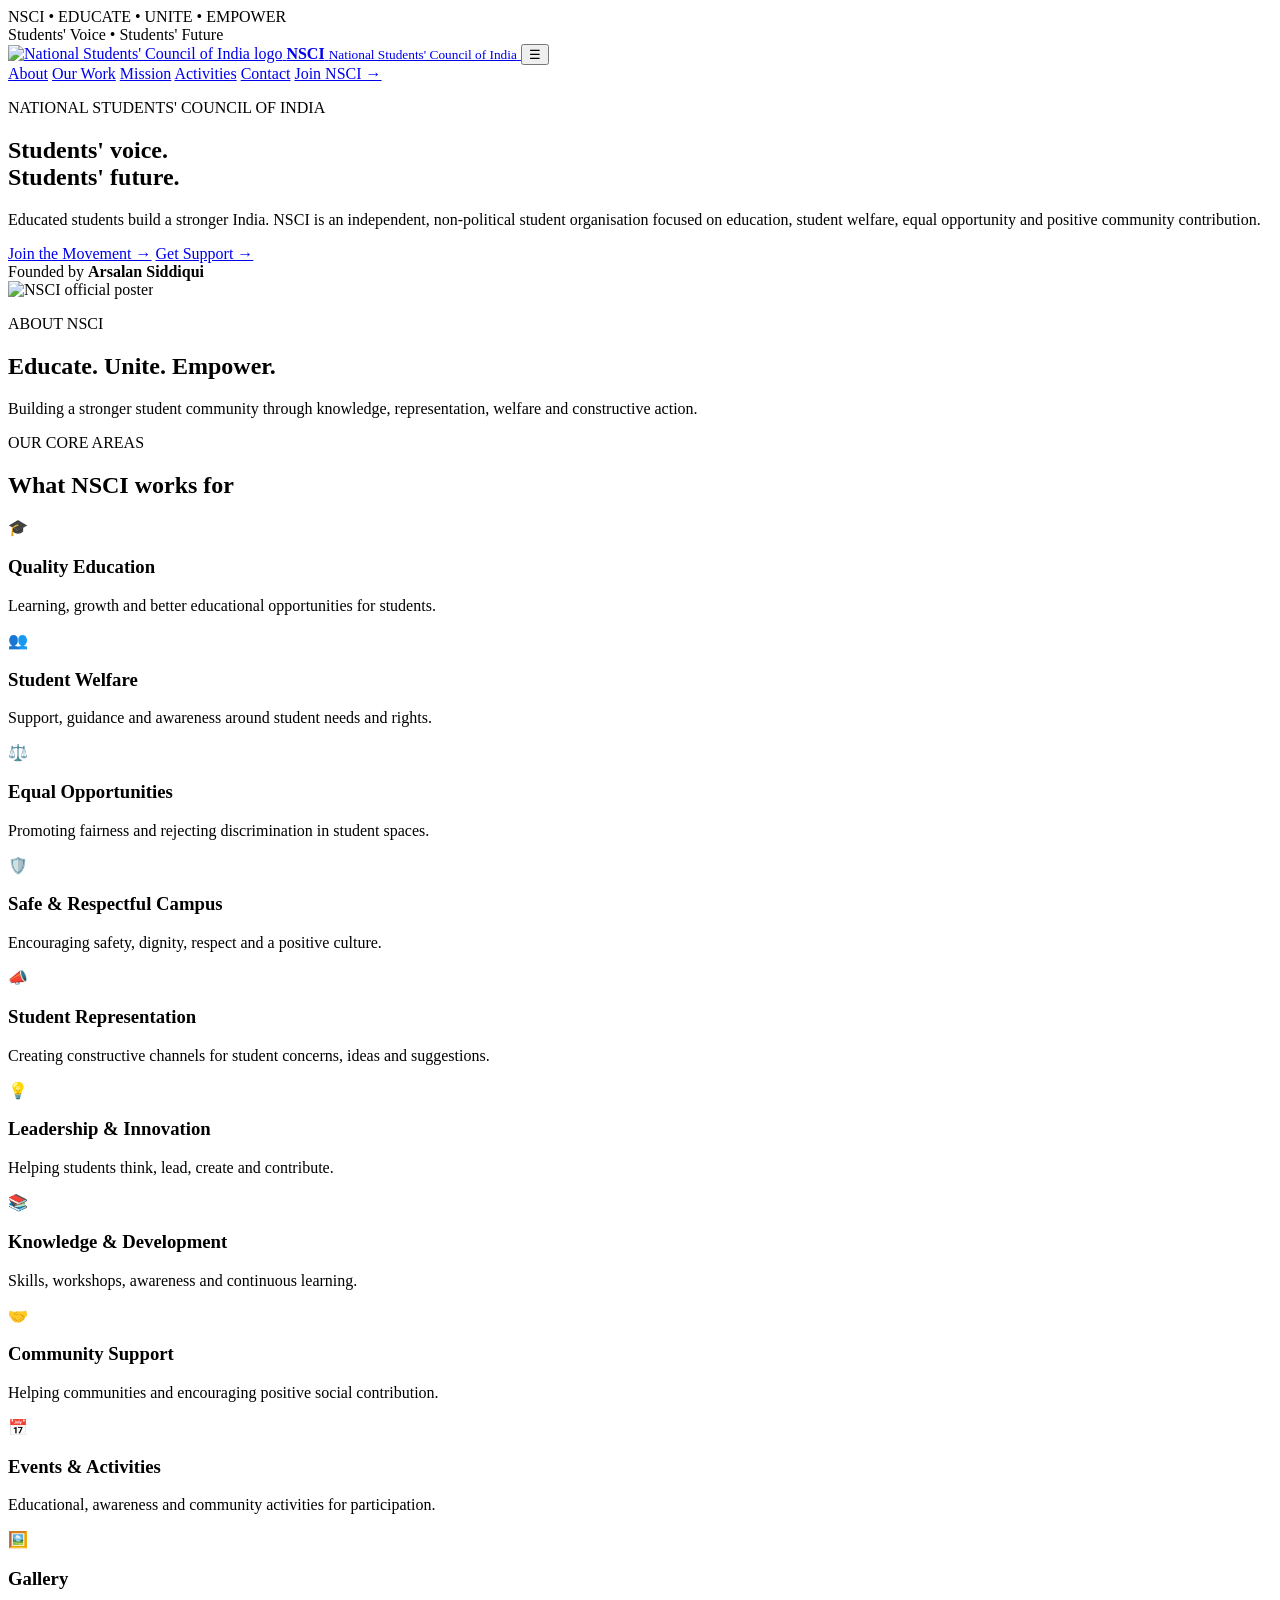
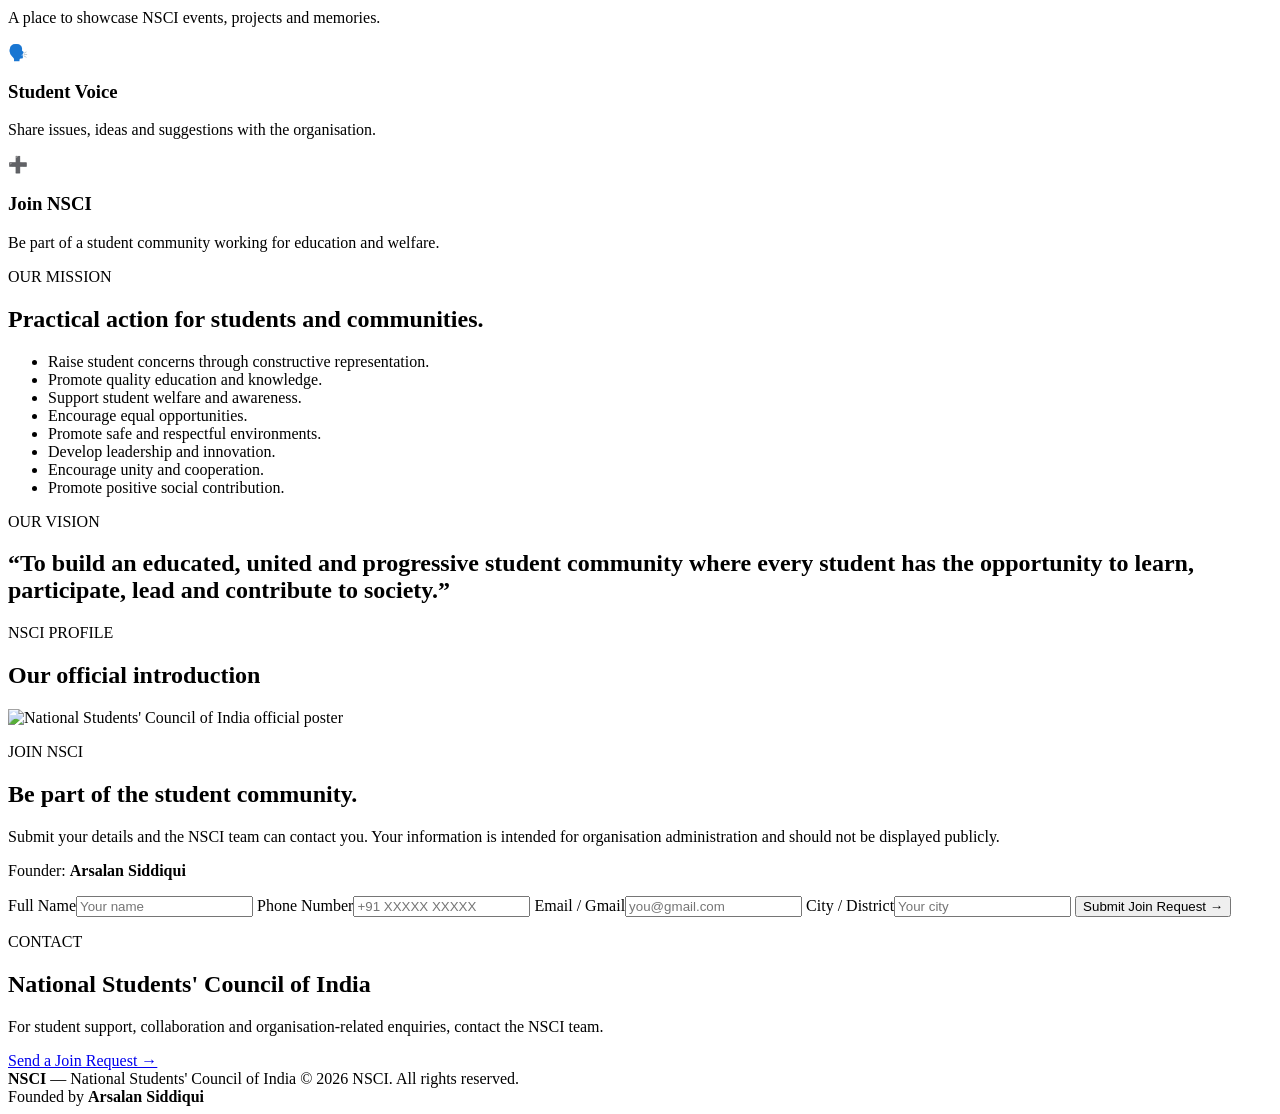
==== index.html @ fc8f1bb1 "Add files via upload" ====
<!DOCTYPE html>
<html lang="en">
<head>
  <meta charset="UTF-8">
  <meta name="viewport" content="width=device-width, initial-scale=1.0">
  <meta name="description" content="National Students' Council of India (NSCI) — Educate, Unite, Empower.">
  <meta name="theme-color" content="#075c48">
  <title>National Students' Council of India | NSCI</title>
  <link rel="icon" type="image/png" href="assets/nsci-logo.png">
  <link rel="stylesheet" href="css/style.css">
</head>
<body>
  <div class="topbar">
    <div>NSCI • EDUCATE • UNITE • EMPOWER</div>
    <div>Students' Voice • Students' Future</div>
  </div>

  <header class="site-header">
    <a class="brand" href="#home" aria-label="NSCI Home">
      <img src="assets/nsci-logo.png" alt="National Students' Council of India logo">
      <span>
        <strong>NSCI</strong>
        <small>National Students' Council of India</small>
      </span>
    </a>

    <button class="menu-toggle" aria-label="Open menu" aria-expanded="false">☰</button>

    <nav id="siteNav">
      <a href="#about">About</a>
      <a href="#work">Our Work</a>
      <a href="#mission">Mission</a>
      <a href="#events">Activities</a>
      <a href="#contact">Contact</a>
      <a class="nav-join" href="#join">Join NSCI →</a>
    </nav>
  </header>

  <main>
    <section class="hero" id="home">
      <div class="hero-copy">
        <p class="eyebrow">NATIONAL STUDENTS' COUNCIL OF INDIA</p>
        <h1>Students' voice.<br><span>Students' future.</span></h1>
        <p class="lead">
          Educated students build a stronger India. NSCI is an independent,
          non-political student organisation focused on education, student welfare,
          equal opportunity and positive community contribution.
        </p>
        <div class="hero-actions">
          <a class="btn primary" href="#join">Join the Movement →</a>
          <a class="btn secondary" href="#contact">Get Support →</a>
        </div>
        <div class="founder">Founded by <strong>Arsalan Siddiqui</strong></div>
      </div>

      <div class="hero-visual">
        <div class="gold-orb"></div>
        <img src="assets/nsci-poster.png" alt="NSCI official poster">
      </div>
    </section>

    <section class="intro" id="about">
      <div class="section-head">
        <p class="eyebrow">ABOUT NSCI</p>
        <h2>Educate. Unite. Empower.</h2>
        <p>Building a stronger student community through knowledge, representation, welfare and constructive action.</p>
      </div>
    </section>

    <section class="cards-section" id="work">
      <div class="section-head centered">
        <p class="eyebrow">OUR CORE AREAS</p>
        <h2>What NSCI works for</h2>
      </div>
      <div class="cards">
        <article class="card"><div class="icon">🎓</div><h3>Quality Education</h3><p>Learning, growth and better educational opportunities for students.</p></article>
        <article class="card"><div class="icon">👥</div><h3>Student Welfare</h3><p>Support, guidance and awareness around student needs and rights.</p></article>
        <article class="card"><div class="icon">⚖️</div><h3>Equal Opportunities</h3><p>Promoting fairness and rejecting discrimination in student spaces.</p></article>
        <article class="card"><div class="icon">🛡️</div><h3>Safe & Respectful Campus</h3><p>Encouraging safety, dignity, respect and a positive culture.</p></article>
        <article class="card"><div class="icon">📣</div><h3>Student Representation</h3><p>Creating constructive channels for student concerns, ideas and suggestions.</p></article>
        <article class="card"><div class="icon">💡</div><h3>Leadership & Innovation</h3><p>Helping students think, lead, create and contribute.</p></article>
        <article class="card"><div class="icon">📚</div><h3>Knowledge & Development</h3><p>Skills, workshops, awareness and continuous learning.</p></article>
        <article class="card"><div class="icon">🤝</div><h3>Community Support</h3><p>Helping communities and encouraging positive social contribution.</p></article>
        <article class="card"><div class="icon">📅</div><h3>Events & Activities</h3><p>Educational, awareness and community activities for participation.</p></article>
        <article class="card"><div class="icon">🖼️</div><h3>Gallery</h3><p>A place to showcase NSCI events, projects and memories.</p></article>
        <article class="card"><div class="icon">🗣️</div><h3>Student Voice</h3><p>Share issues, ideas and suggestions with the organisation.</p></article>
        <article class="card"><div class="icon">➕</div><h3>Join NSCI</h3><p>Be part of a student community working for education and welfare.</p></article>
      </div>
    </section>

    <section class="mission" id="mission">
      <div class="mission-box">
        <div>
          <p class="eyebrow">OUR MISSION</p>
          <h2>Practical action for students and communities.</h2>
          <ul>
            <li>Raise student concerns through constructive representation.</li>
            <li>Promote quality education and knowledge.</li>
            <li>Support student welfare and awareness.</li>
            <li>Encourage equal opportunities.</li>
            <li>Promote safe and respectful environments.</li>
            <li>Develop leadership and innovation.</li>
            <li>Encourage unity and cooperation.</li>
            <li>Promote positive social contribution.</li>
          </ul>
        </div>
        <div class="vision">
          <p class="eyebrow">OUR VISION</p>
          <h2>“To build an educated, united and progressive student community where every student has the opportunity to learn, participate, lead and contribute to society.”</h2>
        </div>
      </div>
    </section>

    <section class="poster-section" id="events">
      <div class="section-head centered">
        <p class="eyebrow">NSCI PROFILE</p>
        <h2>Our official introduction</h2>
      </div>
      <img class="full-poster" src="assets/nsci-poster.png" alt="National Students' Council of India official poster">
    </section>

    <section class="join-section" id="join">
      <div class="join-wrap">
        <div>
          <p class="eyebrow">JOIN NSCI</p>
          <h2>Be part of the student community.</h2>
          <p>Submit your details and the NSCI team can contact you. Your information is intended for organisation administration and should not be displayed publicly.</p>
          <p class="founder-line">Founder: <strong>Arsalan Siddiqui</strong></p>
        </div>
        <form id="joinForm">
          <label>Full Name<input name="name" required placeholder="Your name"></label>
          <label>Phone Number<input name="phone" required type="tel" placeholder="+91 XXXXX XXXXX"></label>
          <label>Email / Gmail<input name="email" required type="email" placeholder="you@gmail.com"></label>
          <label>City / District<input name="location" placeholder="Your city"></label>
          <button class="btn primary" type="submit">Submit Join Request →</button>
          <p id="formMessage" class="form-message" role="status"></p>
        </form>
      </div>
    </section>

    <section class="contact" id="contact">
      <p class="eyebrow">CONTACT</p>
      <h2>National Students' Council of India</h2>
      <p>For student support, collaboration and organisation-related enquiries, contact the NSCI team.</p>
      <a class="btn secondary" href="#join">Send a Join Request →</a>
    </section>
  </main>

  <footer>
    <div>
      <strong>NSCI</strong> — National Students' Council of India
      <span>© 2026 NSCI. All rights reserved.</span>
    </div>
    <div>Founded by <strong>Arsalan Siddiqui</strong></div>
  </footer>

  <script src="js/script.js"></script>
</body>
</html>
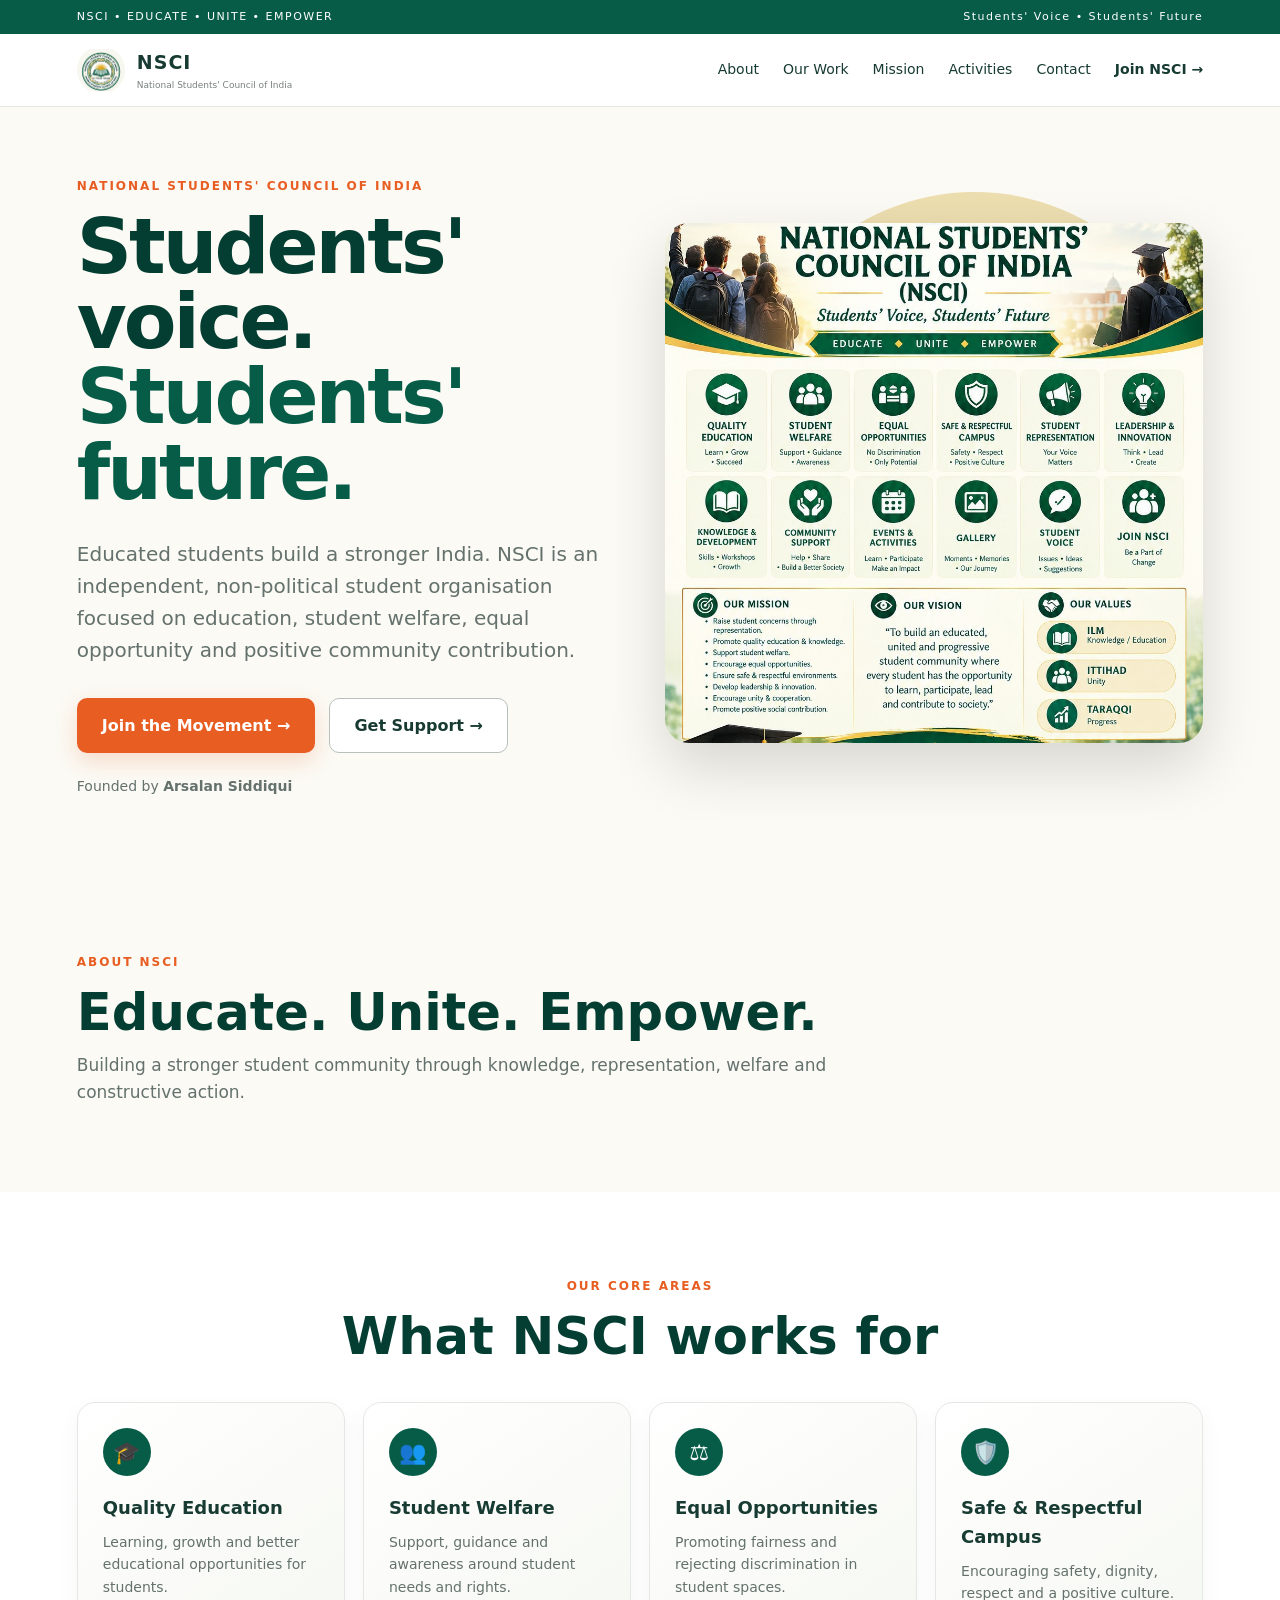
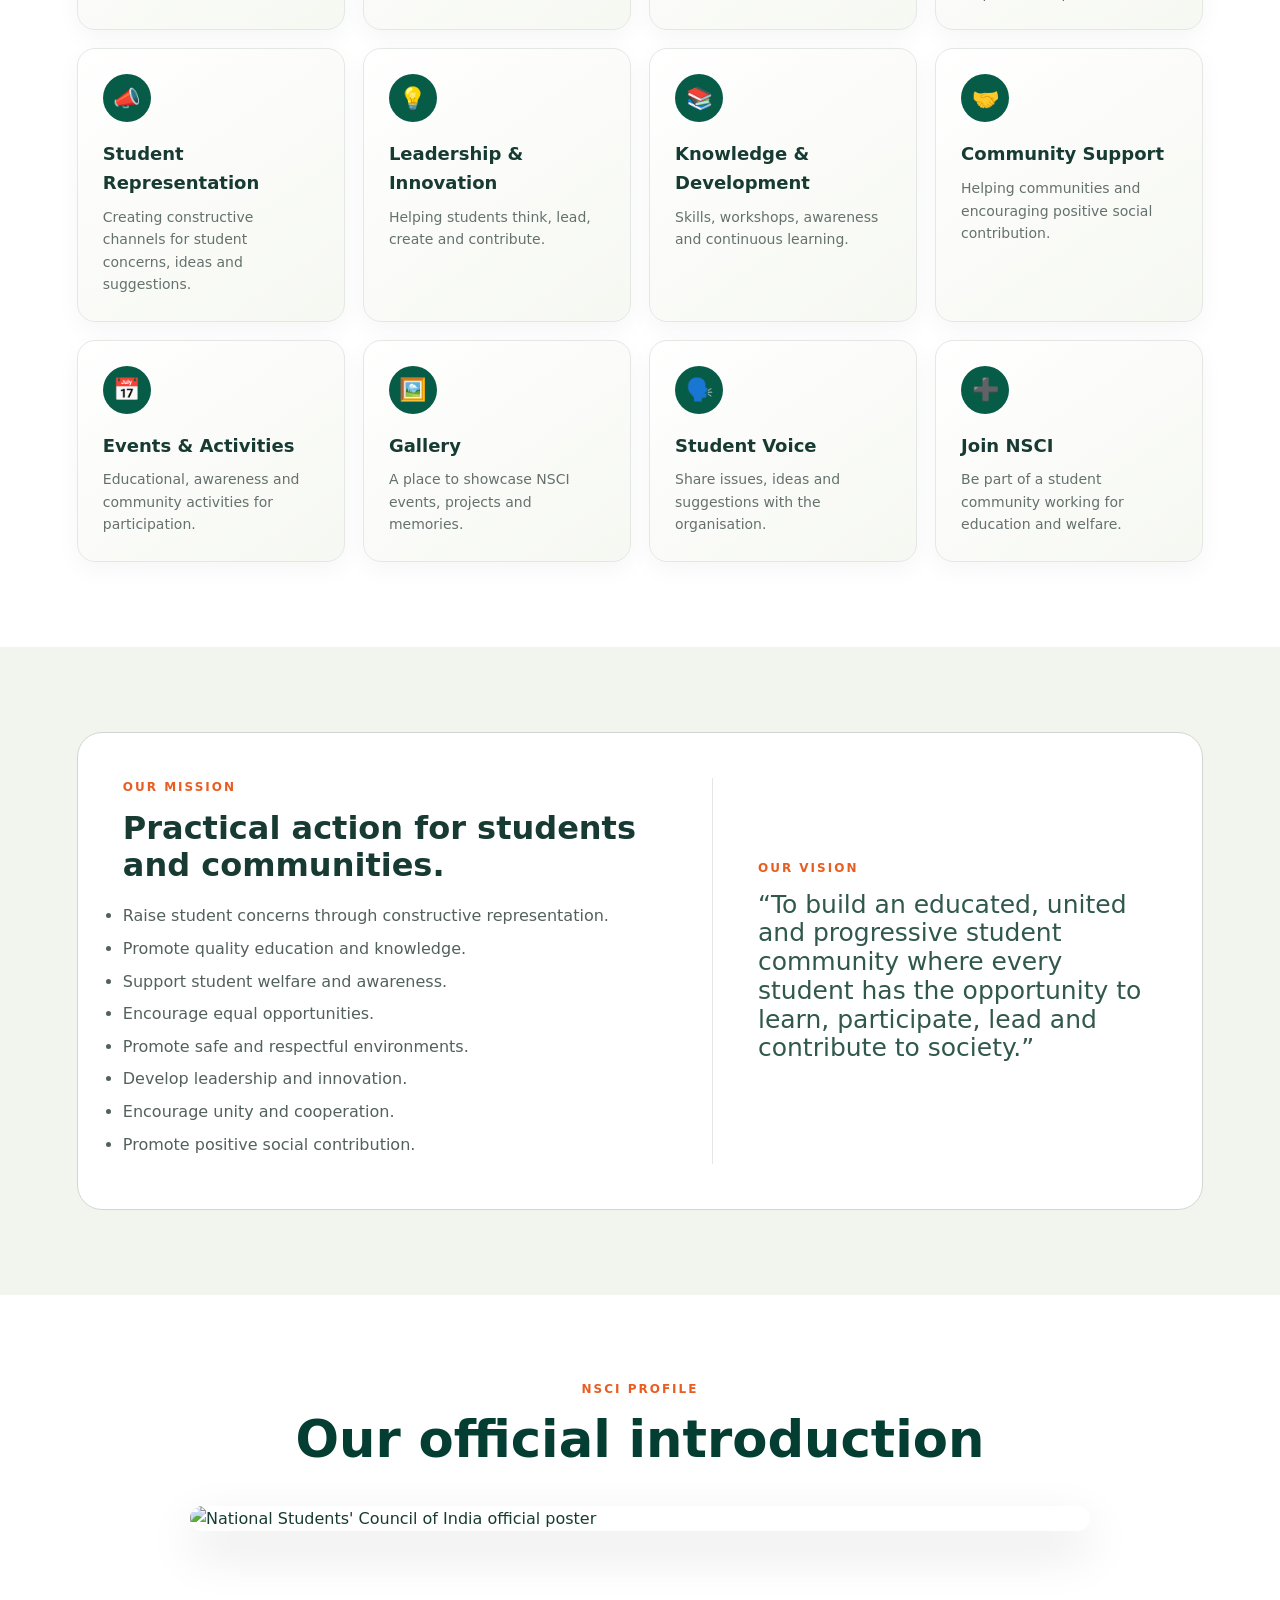
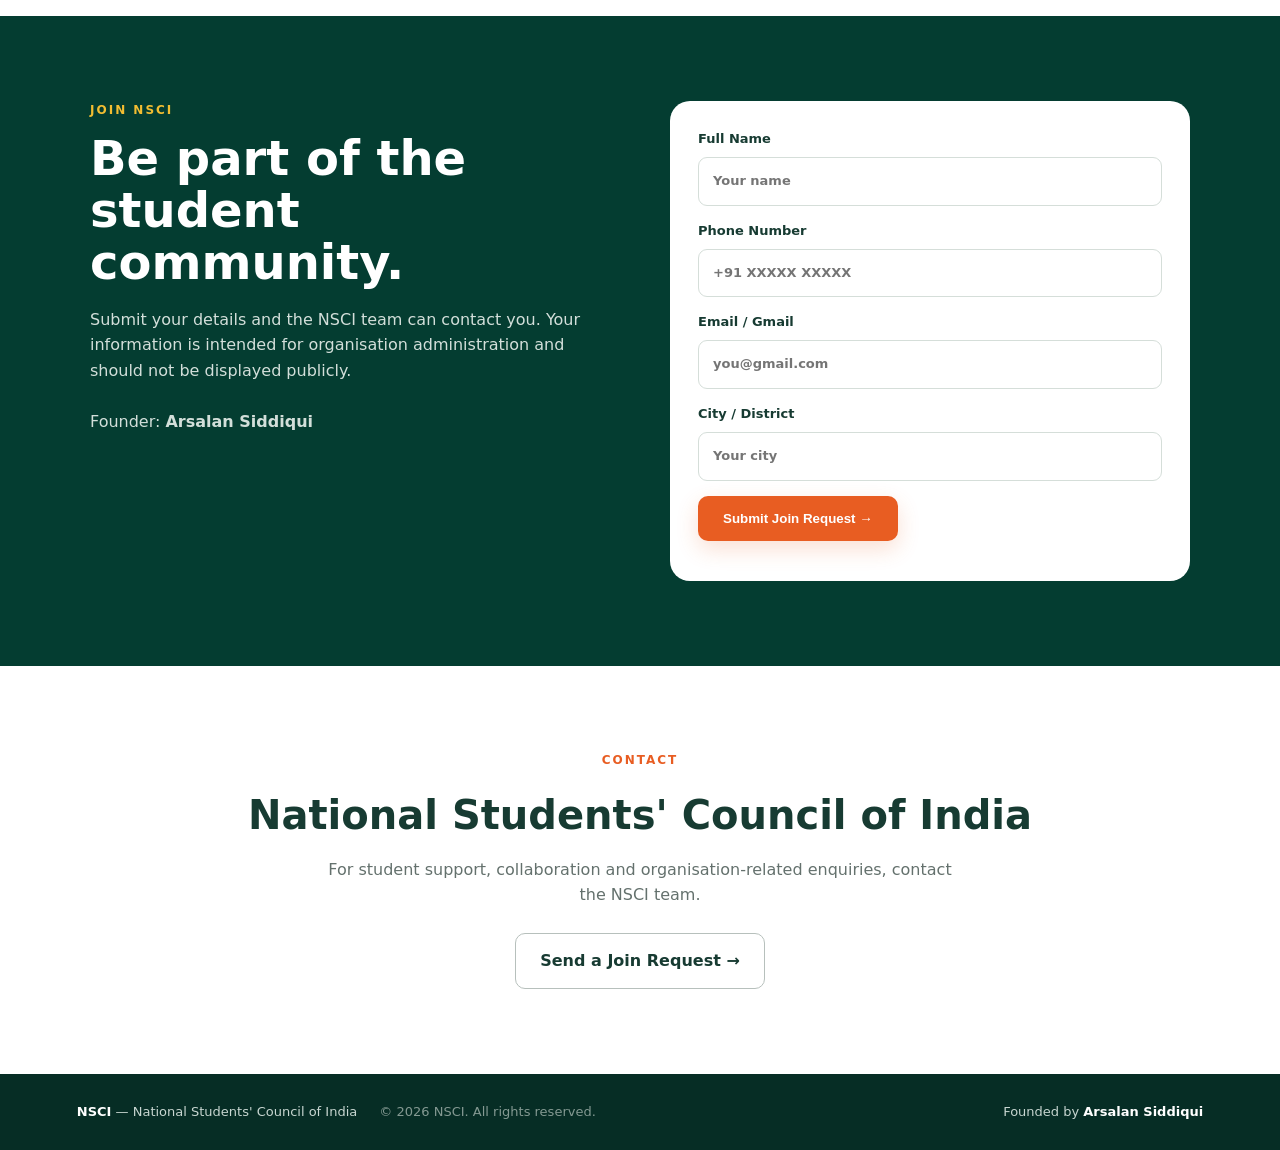
==== commit 3a695756: "Update image and stylesheet paths in index.html" ====
--- a/index.html
+++ b/index.html
@@ -6,8 +6,8 @@
   <meta name="description" content="National Students' Council of India (NSCI) — Educate, Unite, Empower.">
   <meta name="theme-color" content="#075c48">
   <title>National Students' Council of India | NSCI</title>
-  <link rel="icon" type="image/png" href="assets/nsci-logo.png">
-  <link rel="stylesheet" href="css/style.css">
+  <link rel="icon" type="image/png" href="nsci-logo.png">
+  <link rel="stylesheet" href="style.css">
 </head>
 <body>
   <div class="topbar">
@@ -17,7 +17,7 @@
 
   <header class="site-header">
     <a class="brand" href="#home" aria-label="NSCI Home">
-      <img src="assets/nsci-logo.png" alt="National Students' Council of India logo">
+      <img src="nsci-logo.png" alt="National Students' Council of India logo">
       <span>
         <strong>NSCI</strong>
         <small>National Students' Council of India</small>
@@ -55,7 +55,7 @@
 
       <div class="hero-visual">
         <div class="gold-orb"></div>
-        <img src="assets/nsci-poster.png" alt="NSCI official poster">
+        <img src="nsci-poster.png" alt="NSCI official poster">
       </div>
     </section>
 
--- a/style.css
+++ b/style.css
@@ -0,0 +1,103 @@
+:root{
+  --green:#075c48;
+  --green-dark:#043d31;
+  --gold:#d9a928;
+  --orange:#e85d22;
+  --cream:#fbfaf4;
+  --ink:#173b32;
+  --muted:#64716d;
+  --line:#e3e8e4;
+  --white:#fff;
+}
+*{box-sizing:border-box;margin:0;padding:0}
+html{scroll-behavior:smooth}
+body{font-family:Inter,system-ui,-apple-system,BlinkMacSystemFont,"Segoe UI",sans-serif;background:var(--cream);color:var(--ink);line-height:1.6}
+a{text-decoration:none;color:inherit}
+.topbar{background:var(--green);color:#fff;display:flex;justify-content:space-between;padding:8px 6%;font-size:11px;letter-spacing:1.5px}
+.site-header{position:sticky;top:0;z-index:50;background:rgba(255,255,255,.95);backdrop-filter:blur(12px);border-bottom:1px solid var(--line);display:flex;align-items:center;justify-content:space-between;padding:12px 6%}
+.brand{display:flex;align-items:center;gap:12px}
+.brand img{width:48px;height:48px;object-fit:contain;border-radius:50%}
+.brand strong{display:block;font-size:19px;letter-spacing:1px}
+.brand small{display:block;color:#78817e;font-size:9px}
+nav{display:flex;align-items:center;gap:24px;font-size:14px}
+nav a:hover{color:var(--orange)}
+.nav-join{font-weight:800}
+.menu-toggle{display:none;background:none;border:0;font-size:27px;color:var(--green)}
+.hero{min-height:720px;display:grid;grid-template-columns:1fr 1fr;gap:50px;align-items:center;padding:70px 6%;overflow:hidden}
+.hero-copy{max-width:650px}
+.eyebrow{color:var(--orange);font-size:12px;font-weight:800;letter-spacing:2px;margin-bottom:13px}
+h1{font-size:clamp(48px,6vw,84px);line-height:.98;letter-spacing:-3px;color:var(--green-dark);margin-bottom:28px}
+h1 span{color:var(--green)}
+.lead{font-size:20px;color:var(--muted);max-width:620px}
+.hero-actions{display:flex;gap:14px;flex-wrap:wrap;margin-top:32px}
+.btn{display:inline-flex;align-items:center;justify-content:center;border-radius:10px;padding:14px 24px;font-weight:800;transition:.2s;border:1px solid transparent}
+.btn.primary{background:var(--orange);color:#fff;box-shadow:0 8px 22px rgba(232,93,34,.2)}
+.btn.primary:hover{transform:translateY(-2px)}
+.btn.secondary{background:#fff;border-color:#b7c0bc}
+.hero-visual{position:relative}
+.gold-orb{position:absolute;width:85%;aspect-ratio:1;border-radius:50%;background:#e9d59a;right:0;top:-6%;z-index:0;opacity:.75}
+.hero-visual img{position:relative;z-index:1;width:100%;height:520px;object-fit:cover;border-radius:24px;box-shadow:0 24px 60px rgba(0,0,0,.15)}
+.founder{margin-top:22px;font-size:14px;color:var(--muted)}
+.intro,.cards-section,.poster-section{padding:85px 6%}
+.section-head{max-width:850px}
+.section-head h2{font-size:clamp(32px,4vw,52px);line-height:1.08;margin-bottom:12px;color:var(--green-dark)}
+.section-head p:not(.eyebrow){color:var(--muted);font-size:17px}
+.centered{text-align:center;margin:0 auto 38px}
+.cards-section{background:#fff}
+.cards{display:grid;grid-template-columns:repeat(4,1fr);gap:18px}
+.card{border:1px solid var(--line);border-radius:18px;background:linear-gradient(145deg,#fff,#f6f8f2);padding:25px;min-height:215px;box-shadow:0 8px 25px rgba(0,0,0,.04)}
+.card:hover{transform:translateY(-4px);box-shadow:0 15px 35px rgba(0,0,0,.08);transition:.2s}
+.icon{width:48px;height:48px;border-radius:50%;background:var(--green);color:#fff;display:grid;place-items:center;font-size:22px;margin-bottom:18px}
+.card h3{font-size:18px;margin-bottom:8px}
+.card p{color:var(--muted);font-size:14px}
+.mission{padding:85px 6%;background:#f2f5ee}
+.mission-box{display:grid;grid-template-columns:1.1fr .9fr;gap:45px;max-width:1200px;margin:auto;border:1px solid #cfd8d0;background:#fff;border-radius:25px;padding:45px}
+.mission h2{font-size:32px;line-height:1.15;margin-bottom:20px}
+.mission li{margin:7px 0;color:#53615c}
+.vision{border-left:1px solid var(--line);padding-left:45px;display:flex;flex-direction:column;justify-content:center}
+.vision h2{font-size:25px;font-weight:500;color:#30584c}
+.poster-section{background:#fff}
+.full-poster{display:block;width:min(100%,900px);margin:auto;border-radius:20px;box-shadow:0 20px 50px rgba(0,0,0,.12)}
+.join-section{padding:85px 6%;background:var(--green-dark);color:#fff}
+.join-wrap{max-width:1100px;margin:auto;display:grid;grid-template-columns:1fr 1fr;gap:60px;align-items:start}
+.join-section .eyebrow{color:#f2bd32}
+.join-section h2{font-size:48px;line-height:1.08;margin-bottom:18px}
+.join-section p{color:#d3dfda}
+.founder-line{margin-top:25px}
+form{background:#fff;color:var(--ink);border-radius:20px;padding:28px}
+label{display:block;font-size:13px;font-weight:800;margin-bottom:15px}
+input{display:block;width:100%;padding:13px 14px;margin-top:7px;border:1px solid #d5ded9;border-radius:9px;font:inherit;outline:none}
+input:focus{border-color:var(--green)}
+.form-message{margin-top:12px!important;color:var(--green)!important;font-weight:700}
+.contact{text-align:center;padding:85px 6%;background:#fff}
+.contact h2{font-size:40px;margin-bottom:10px}
+.contact p:not(.eyebrow){color:var(--muted);margin:0 auto 25px;max-width:650px}
+footer{background:#062d25;color:#c8d6d1;padding:28px 6%;display:flex;justify-content:space-between;gap:20px;font-size:13px}
+footer strong{color:#fff}
+footer span{margin-left:18px;color:#849992}
+@media(max-width:950px){
+  nav{display:none;position:absolute;left:0;right:0;top:73px;background:#fff;padding:20px 6%;flex-direction:column;align-items:flex-start;border-bottom:1px solid var(--line)}
+  nav.open{display:flex}
+  .menu-toggle{display:block}
+  .hero{grid-template-columns:1fr;padding-top:45px}
+  .hero-visual{order:-1}
+  .hero-visual img{height:430px}
+  .cards{grid-template-columns:repeat(2,1fr)}
+  .mission-box,.join-wrap{grid-template-columns:1fr}
+  .vision{border-left:0;border-top:1px solid var(--line);padding:35px 0 0}
+}
+@media(max-width:600px){
+  .topbar{font-size:8px;padding:7px 4%;gap:10px}
+  .site-header{padding:10px 4%}
+  .brand img{width:42px;height:42px}
+  .brand strong{font-size:16px}
+  .hero,.intro,.cards-section,.mission,.poster-section,.join-section,.contact{padding:55px 5%}
+  h1{font-size:48px;letter-spacing:-2px}
+  .lead{font-size:17px}
+  .hero-visual img{height:360px}
+  .cards{grid-template-columns:1fr}
+  .mission-box{padding:25px}
+  .join-section h2{font-size:36px}
+  footer{flex-direction:column}
+  footer span{display:block;margin:8px 0 0}
+}
